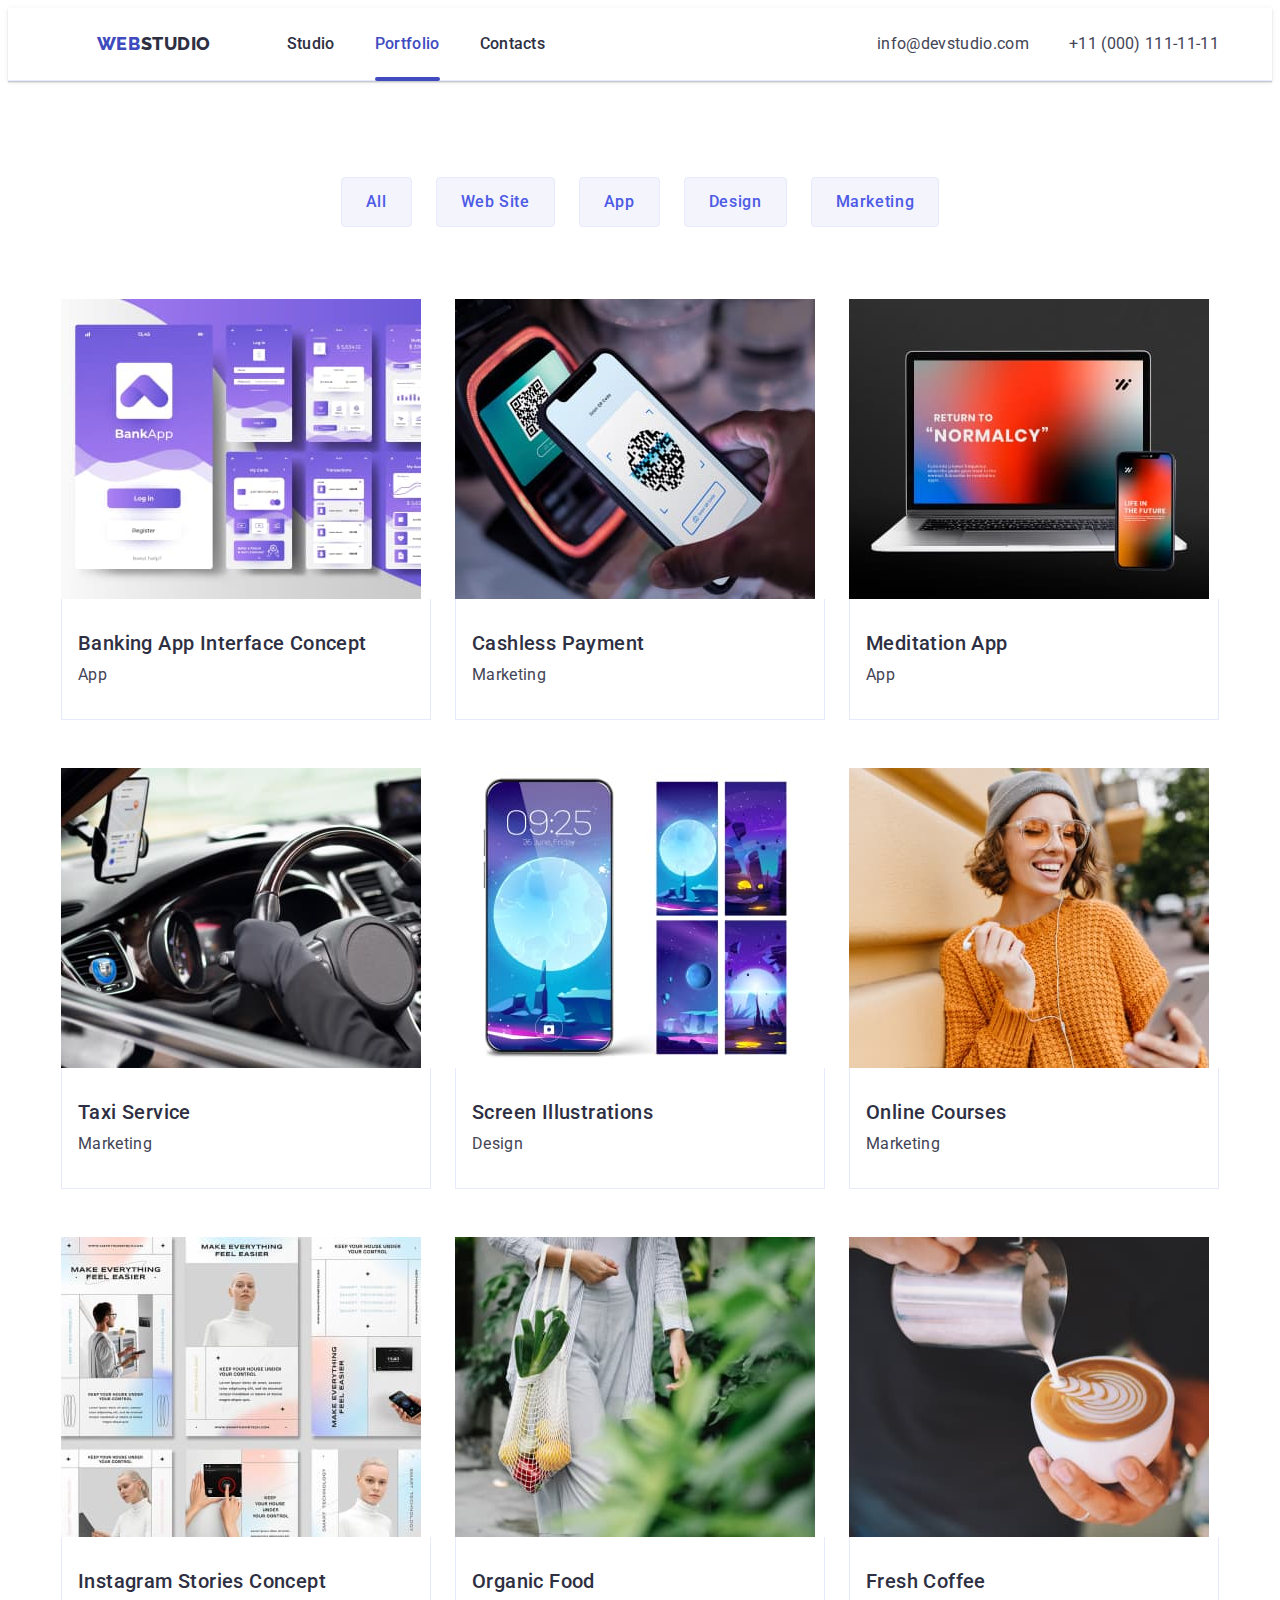
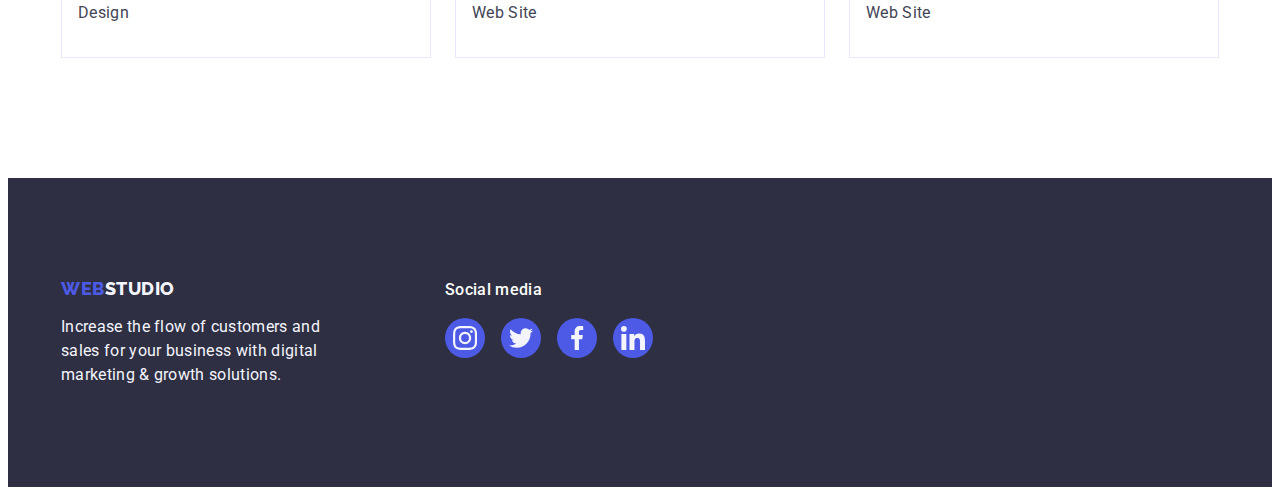
==== portfolio.html @ 68f7ea54 "Initial commit" ====
<!DOCTYPE html>
<html lang="en">

<head>
    <meta charset="UTF-8">
    <meta http-equiv="X-UA-Compatible" content="IE=edge">
    <meta name="description" content="business structure">
<link rel="preconnect" href="https://fonts.googleapis.com">
<link rel="preconnect" href="https://fonts.gstatic.com" crossorigin>
<link href="https://fonts.googleapis.com/css2?family=Raleway:wght@800&family=Roboto:wght@400;500;700;900&display=swap"
    rel="stylesheet">
    <link rel="stylesheet" href="https://cdnjs.cloudflare.com/ajax/libs/modern-normalize/2.0.0/modern-normalize.min.css"
        integrity="sha512-4xo8blKMVCiXpTaLzQSLSw3KFOVPWhm/TRtuPVc4WG6kUgjH6J03IBuG7JZPkcWMxJ5huwaBpOpnwYElP/m6wg=="
        crossorigin="anonymous" referrerpolicy="no-referrer" />
    <link rel="stylesheet" href="./css/styles.css">
    <title>Effective solutions for Your Business</title>
</head>

<body>
<header class="header">
    <div class="container header-container">
        <nav class="nav">
            <a class="logo-header link" href="./index.html">Web<span class="logo-text">Studio</span></a>
            <ul class="header-menu list">
                <li class="logo-item">
                    <a href="./index.html" class="nav-list  link ">Studio</a>
                </li>
                <li class="logo-item">
                    <a href="./portfolio.html" class="nav-list current link">Portfolio</a>
                </li>
                <li class="logo-item">
                    <a href="" class="nav-list link">Contacts</a>

                </li>

            </ul>
        </nav>
        <address class="address">
            <ul class="address-info list">
                <li class="address-list-item">
                    <a class="address-link link" href="mailto:info@devstudio.com">info@devstudio.com
                    </a>
                </li>
                <li class="address-list-item">
                    <a class="address-link link" href="tel:+110001111111">+11 (000) 111-11-11
                    </a>
                </li>
            </ul>
        </address>
    </div>
</header>
    <main>
        <section class="portfolio-items"> 
            <div class="container">
            <h1 class="visually-hidden">smth</h1>
            <ul class="titlefirst-items list">
            
            <li class="button-list"><button class="link-button" type="button">All</button></li>
            <li class="button-list"><button class="link-button" type="button">Web Site</button></li>
            <li class="button-list"><button class="link-button" type="button">App</button></li>
            <li class="button-list"><button class="link-button" type="button">Design</button></li>
            <li class="button-list"><button class="link-button" type="button">Marketing</button></li>
    </ul>
            
   
    <ul class="variants list">
                <li class="project-list-item">
                    <a class="banking link"  href="">
                        <div class="portfolio-img-box thumb">
                        <img src="./images/img1.jpg" 
                            alt="Screens" 
                            width="360"/>
                            <p class="additional-text">
                                14 Stylish and User-Friendly App Design Concepts · Task Manager App · Calorie Tracker App · Exotic Fruit Ecommerce
                                App ·
                                Cloud Storage App
                                </p>
                                </div>
                        <div class="container-item">
                    <h2 class="another-describtion">Banking App Interface Concept</h2>
                    <p class="paragraph-text">App</p>
                    </div>
                </a>
                    
                </li>
                <li class="project-list-item">
                    <a class="banking link" href="">
                        <div class="portfolio-img-box thumb">
                    <img src="./images/img2.jpg" alt="Phones" width="360"/>
                    <p class="additional-text">
                        14 Stylish and User-Friendly App Design Concepts · Task Manager App · Calorie Tracker App · Exotic Fruit Ecommerce
                        App ·
                        Cloud Storage App</p>
                        </div>
                    <div class="container-item">
                    <h2 class="another-describtion">Cashless Payment</h2>
                    <p class="paragraph-text">Marketing</p>
                    </div>
                    </a>
                </li>
                <li class="project-list-item">
                    <a class="banking link" href="">
                        <div class="portfolio-img-box thumb">
                    <img src="./images/img3.jpg" alt="Laptop and phone" width="360"/>
                    <p class="additional-text">
                        14 Stylish and User-Friendly App Design Concepts · Task Manager App · Calorie Tracker App · Exotic Fruit Ecommerce
                        App ·
                        Cloud Storage App
                    </p>
                    </div>
                    <div class="container-item">
                    <h2 class="another-describtion">Meditation App</h2>
                    <p class="paragraph-text">App</p>
                    </div>
                    </a>
                </li>
                <li class="project-list-item">
                    <a class="banking link" href="">
                        <div class="portfolio-img-box thumb">
                    <img src="./images/img4.jpg" alt="Car" width="360"/>
                    <p class="additional-text">
                        14 Stylish and User-Friendly App Design Concepts · Task Manager App · Calorie Tracker App · Exotic Fruit Ecommerce
                        App ·
                        Cloud Storage App
                    </p>
                    </div>
                    <div class="container-item">
                    <h2 class="another-describtion">Taxi Service</h2>
                    <p class="paragraph-text">Marketing</p>
                    </div>
                    </a>
                </li>
                <li class="project-list-item">
                    <a class="banking link" href="">
                        <div class="portfolio-img-box thumb">
                    <img src="./images/img0copy.jpg" alt="Phone's screens" width="360"/>
                    <p class="additional-text">
                        14 Stylish and User-Friendly App Design Concepts · Task Manager App · Calorie Tracker App · Exotic Fruit Ecommerce
                        App ·
                        Cloud Storage App
                    </p>
                    </div>
                    <div class="container-item">
                    <h2 class="another-describtion">Screen Illustrations</h2>
                    <p class="paragraph-text">Design</p>
                    
                    </div>
                    </a>
                </li>
                <li class="project-list-item">
                    <a class="banking link" href="">
                        <div class="portfolio-img-box thumb">
                    <img src="./images/img11.jpg" alt="Woman" width="360"/>
                    <p class="additional-text">
                        14 Stylish and User-Friendly App Design Concepts · Task Manager App · Calorie Tracker App · Exotic Fruit Ecommerce
                        App ·
                        Cloud Storage App
                    </p>
                    </div>
                    <div class="container-item">
                    <h2 class="another-describtion">Online Courses</h2>
                    <p class="paragraph-text">Marketing</p>
                    
                    </div>
                    </a>
                </li>
                <li class="project-list-item">
                    <a class="banking link" href="">
                        <div class="portfolio-img-box thumb">
                    <img src="./images/img6.jpg" alt="Pictures" width="360"/>
                    <p class="additional-text">
                        14 Stylish and User-Friendly App Design Concepts · Task Manager App · Calorie Tracker App · Exotic Fruit Ecommerce
                        App ·
                        Cloud Storage App
                    </p>
                    </div>
                    <div class="container-item">
                    <h2 class="another-describtion">Instagram Stories Concept</h2>
                    <p class="paragraph-text">Design</p>
                   
                    </div>
                    </a>
                </li>
                <li class="project-list-item">
                    <a class="banking link" href="">
                        <div class="portfolio-img-box thumb">
                    <img src="./images/img7.jpg" alt="Bag" width="360"/>
                    <p class="additional-text">
                        14 Stylish and User-Friendly App Design Concepts · Task Manager App · Calorie Tracker App · Exotic Fruit Ecommerce
                        App ·
                        Cloud Storage App
                    </p>
                    </div>
                    <div class="container-item">
                    <h2 class="another-describtion">Organic Food</h2>
                    <p class="paragraph-text">Web Site</p>
                    
                    </div>
                    </a>
                    
                </li>
                <li class="project-list-item">
                    <a class="banking link" href="">
                        <div class="portfolio-img-box thumb">
                    <img src="./images/img8.jpg" alt="Coffee" width="360"/>
                    <p class="additional-text">
                        14 Stylish and User-Friendly App Design Concepts · Task Manager App · Calorie Tracker App · Exotic Fruit Ecommerce
                        App ·
                        Cloud Storage App
                    </p>
                    </div>
                    <div class="container-item">
                    <h2 class="another-describtion">Fresh Coffee</h2>
                    <p class="paragraph-text">Web Site</p>
                   
                    </div>
                    </a>
                </li>
            </ul>
            </div>
        </section>
    </main>
       
<footer class="section-footer">
    <div class="footer-container container">
        <div class="container-logo">
            <a class="logo-footer link" href="./index.html">Web<span class="logo-text-second">Studio</span></a>
            <p class="footer-describtion">
                Increase the flow of customers and sales for your business with digital marketing & growth solutions.
            </p>
        </div>
        <div class="social-media">
            <p class="social-media-item">
                Social media
            </p>
            <ul class="socials-footer list">
                <li class="socials-item">
                    <a href="" class="socials-item-footer link">
                        <svg class="workers-socials" width="24" height="24">
                            <use href="./images/icons.svg#icon-instagram"></use>
                        </svg>
                    </a>
                </li>
                <li class="socials-item">
                    <a href="" class="socials-item-footer link">
                        <svg class="workers-socials" width="24" height="24">
                            <use href="./images/icons.svg#icon-twitter"></use>
                        </svg>
                    </a>
                </li>
                <li class="socials-item">
                    <a href="" class="socials-item-footer link">
                        <svg class="workers-socials" width="24" height="24">
                            <use href="./images/icons.svg#icon-facebook"></use>
                        </svg>
                    </a>
                </li>
                <li class="socials-item">
                    <a href="" class="socials-item-footer link">
                        <svg class="workers-socials" width="24" height="24">
                            <use href="./images/icons.svg#icon-linkedin"></use>
                        </svg>
                    </a>
                </li>
            </ul>
        </div>
    </div>
</footer>
    </body>
    
    </html>
---- css/styles.css ----
:root {
    --cloud-color: #F4F4FD;
    --navy-color: #2E2F42;
    --white-color: #FFFFFF;
    --main-color: #4d5ae5;
    --button-color: #404bbf;
    --button-color-two: #e7e9fc;
    --light-slate: #8E8F99;
}
 
 body{
    font-family: "Roboto",sans-serif;
    font-size: 16px;
    color: #434455;
    background-color: var(--white-color);
}
p,
h1,
h2,
h3,
h4,
h5,
h6 {
    margin-top: 0;
    margin-bottom: 0;
}

ul,
ol {
    padding-left: 0;
    margin-top: 0;
    margin-bottom: 0;
}

img {
    display: block;
}

.container {
    padding-left: 15px;
    padding-right: 15px;
    max-width: 1158px;
    width: 100%;
    margin: 0 auto;
    
    
}


/*index.html*/
    .visually-hidden {
            position: absolute;
            width: 1px;
            height: 1px;
            margin: -1px;
            border: 0;
            padding: 0;
            white-space: nowrap;
            clip-path: inset(100%);
            clip: rect(0 0 0 0);
            overflow: hidden;
        }
.header{
    border-bottom: 1px solid var(--button-color-two);
    box-shadow:  0px 2px 1px rgba(46, 47, 66, 0.08), 0px 1px 1px rgba(46, 47, 66, 0.16), 0px 1px 6px rgba(46, 47, 66, 0.08);
    
   
}
.header-menu{
    display: flex;
    gap: 40px;
   
}
.header-container {
    display: flex;
    gap: 332px;
    align-items: center;
}
.logo {
    font-family: "Raleway",sans-serif;
    font-weight: 800;
    font-size: 18px;
    line-height: 1.17;
    letter-spacing: 0.03em;
    text-transform: uppercase;
    color: var(--button-color);
    display: inline-block;   
}
.logo-header{
    font-family: "Raleway", sans-serif;
        font-weight: 800;
        font-size: 18px;
        line-height: 1.17;
        letter-spacing: 0.03em;
        text-transform: uppercase;
        color: var(--button-color);
        display: inline-block;
        margin-right: 76px;
    }

.logo-footer{
    margin-bottom: 16px;
    display: inline-block;
    font-family: "Raleway", sans-serif;
        font-weight: 800;
        font-size: 18px;
        line-height: 1.17;
        letter-spacing: 0.03em;
        text-transform: uppercase;
        color: var(--main-color);
       
        display: inline-block;
}

.list{
    list-style: none;
}
.link{
    text-decoration: none;
}

 .logo-text{
  color:  var(--navy-color);
 }

 .logo-text-second{
color: var(--cloud-color);
 }

.nav{
        display: flex;
        align-items: center;
        margin-left: auto;
        justify-content: space-between;

}

 .nav-list{
    font-weight: 500;
    font-size: 16px;
    line-height: 1.5;
    letter-spacing: 0.02em;
    padding-top: 24px;
        padding-bottom: 24px;
        display: flex;
        align-items: center;

        position: relative;
        color: var(--navy-color);
        transition: color 250ms cubic-bezier(0.4, 0, 0.2, 1);
 }
 .nav-list:hover,.nav-list:focus{
    color: var(--button-color);
    transition: color 250ms cubic-bezier(0.4, 0, 0.2, 1),
            background-color 250ms cubic-bezier(0.4, 0, 0.2, 1),
            box-shadow 250ms cubic-bezier(0.4, 0, 0.2, 1);
 }

 .address{
    font-style: normal;
 }
    .address-info{
        display: flex;
        gap: 40px;
        
    }
 .address-link{
    font-size: 16px;
    line-height: 1.5;
    color: #434455;
    letter-spacing: 0.02em;
    
    transition: color 250ms cubic-bezier(0.4, 0, 0.2, 1);
    
 }
    .address-link:hover,.address-link:focus{
color: var(--button-color);
transition: color 250ms cubic-bezier(0.4, 0, 0.2, 1),
        background-color 250ms cubic-bezier(0.4, 0, 0.2, 1),
        box-shadow 250ms cubic-bezier(0.4, 0, 0.2, 1);
}

   
   
 
.section-solution{
    background-color: var(--navy-color);
    padding-top: 188px;
    padding-bottom: 188px;
    text-align: center;
    background-image: linear-gradient(rgba(46, 47, 66, 0.7),
                rgba(46, 47, 66, 0.7)),url(../images/people-office.jpg);
                max-width: 1440px;
                background-repeat: no-repeat;
                background-position: center;
                background-size: cover;
margin: auto;
   
    
}
.title{
font-size: 20px;
line-height: 1.2;
letter-spacing: 0.02em;
}
.title-first{
    color: var(--white-color);
    font-size: 56px;
    line-height: 1.07;
    text-align: center;
    letter-spacing: 0.02em;
    max-width: 496px;
    margin: 0 auto;
    margin-bottom: 48px;
    
}
.titlesecond{
    font-weight: 500;
    line-height: 1.2;
        font-size: 20px;
        letter-spacing: 0.02em;
        color: var(--navy-color);
        margin-bottom: 8px;
}
.list-text{
    font-size: 16px;
        line-height: 1.5;
        letter-spacing: 0.02em;
        color: #434455;
   
    display: flex;
        align-content: space-between;
        gap: 24px;
}
.list-text-workers{
   
    font-size: 16px;
        line-height: 1.5em;
        letter-spacing: 0.02em;
        color: #434455;
        text-align: center;
        margin-bottom: 8px;
        

}

.title-describtion{
    font-size: 36px;
    line-height: 1.11;
    text-align: center;
    text-transform: capitalize;
    color: var(--navy-color);
    margin-bottom: 72px;

}
.section-footer{
    background-color: var(--navy-color);
    padding-top: 100px;
    padding-bottom: 100px;

}
.doing{
    display: flex;
    gap: 24px;
}
.doing-items{
    width: calc((100% - 48px) / 3);
}

.titlefourth{
    font-size: 36px;
    line-height: 1.11;
    text-align: center;
    text-transform: capitalize;
    color: var(--navy-color);
}

.section-describtion{
    background-color: var(--cloud-color);
    padding-top: 120px;
    padding-bottom: 120px;
    box-shadow: 0px 4px 8px rgba(0, 0, 0, 0.1);

}
.titlefifth{
font-size: 36px;
line-height: 1.11;
text-align: center;
letter-spacing: 0.02em;
text-transform: capitalize;
color: var(--navy-color);
margin-bottom: 72px;
}
.people{
    display: flex;
    gap: 24px;
}
.photos-describtion{
    background-color: var(--white-color);
    width: calc((100% - 72px) / 4);
    border-radius: 0px 0px 4px 4px;
    box-shadow: 0px 1px 6px rgba(46, 47, 66, 0.08),
        0px 1px 1px rgba(46, 47, 66, 0.16),
        0px 2px 1px rgba(46, 47, 66, 0.08);
       
}
.workers{
    
        
        padding-top: 32px;
        padding-bottom: 32px;
}

.title-fifth{
    font-weight: 500;
    font-size: 20px;
    line-height: 1.2;
    letter-spacing: 0.02em;
    color: var(--navy-color);
    text-align: center;
    margin-bottom: 8px

}


.solution-button{
    background-color: var(--main-color);
    font-family: "Roboto", sans-serif;
    font-weight: 500;
    font-size: 16px;
    line-height: 1.5;
    letter-spacing: 0.04em;
    color: var(--white-color);
    cursor:pointer;
    display: block;
    min-width: 169px;
    height: 56px;
    border: none;
    background-color: #4d5ae5;
    border-radius: 4px;
    margin: 0 auto;
    transition: background-color 250ms cubic-bezier(0.4, 0, 0.2, 1);

   
}

.solution-button:hover,.solution-button:focus{
    background-color: var(--button-color);
    transition: color 250ms cubic-bezier(0.4, 0, 0.2, 1),
            background-color 250ms cubic-bezier(0.4, 0, 0.2, 1),
            box-shadow 250ms cubic-bezier(0.4, 0, 0.2, 1);
    }
.spdt{
    padding-top: 120px;
padding-bottom: 120px;
    align-content: space-between;
    gap: 24px;
}
.section-item{
    display: flex;
    gap: 24px;
    
}
.section-menu{
width: calc((100% - 72px) / 4);
}
.describtion{
    padding-bottom: 120px;
}
.footer-describtion{
    line-height: 1.5;
    color: var(--cloud-color);
    letter-spacing: 0.02em;
    max-width: 264px;
    
}

.logo-text span{
    color: var(--navy-color);
}
/*portfolio.html*/
.titlefirst-items{
    display: flex;
    justify-content: center;
    gap: 24px;
    margin-bottom: 72px;
}
 
.logo-link{
    font-family: 'Raleway', sans-serif;
    font-weight: 800;
    font-size: 18px;
    line-height: 1.17;
    letter-spacing: 0.03em;
    text-transform: uppercase;
    color: var(--main-color);
}
.link-button{
    background-color: var(--cloud-color);
    font-family: "Roboto", sans-serif;
    font-weight: 500;
    font-size: 16px;
    line-height: 1.5;
    letter-spacing: 0.04em;
    color: var(--main-color);
    padding: 12px 24px;
    cursor: pointer;
    border: 1px solid var(--button-color-two);
    border-radius: 4px;
    transition: color 250ms cubic-bezier(0.4, 0, 0.2, 1),
            background-color 250ms cubic-bezier(0.4, 0, 0.2, 1),
            border-color 250ms cubic-bezier(0.4, 0, 0.2, 1),
            box-shadow 250ms cubic-bezier(0.4, 0, 0.2, 1);

}

.link-button:hover,
.link-button:focus{
color: var(--white-color);
background-color: var(--button-color);
border: 1px solid transparent;
        box-shadow:  0px 3px 1px rgba(0, 0, 0, 0.1), 0px 2px 1px rgba(0, 0, 0, 0.08), 0px 2px 2px rgba(0, 0, 0, 0.12);
}
.variants{
    display: flex;
    flex-wrap: wrap;
    column-gap: 24px;
    row-gap: 48px;
}
.project-list-item{
    width: calc((100% - 48px) / 3);
    position: relative;
    overflow: hidden;

}
.another-describtion{
    font-weight: 500;
    font-size: 20px;
    line-height: 1.2;
    letter-spacing: 0.02em;
    color: var(--navy-color);
    margin-bottom: 8px;
   
    
}
.paragraph-text{
    font-size: 16px;
    line-height: 1.5;
    letter-spacing: 0.02em;
    color: #434455;
}
.portfolio-items{
    padding-top: 96px;
        padding-bottom: 120px;
}
.container-item{
    padding: 32px 16px;
    border: 1px solid var(--button-color-two);
    border-top: none;
   
} 
/*hw4*/
.socials{
    display: flex;
    justify-content: center;
    gap: 24px;
    
    
}
.customers-item{
   
   
    height: 88px;
    width: calc((100% - 120px) / 6);
   
}

.section-cusromers-item{
    
        fill: currentColor;
        

}

.additional-text{
    position: absolute;
    top: 0;
    left: 0;
        font-size: 16px;
        height: 100px;
        line-height: 1.5;
        color: var(--cloud-color);
        background-color: var(--main-color);
        height: 100%;
        transform: translateY(100%);
        letter-spacing: 0.02em;
        padding: 40px 32px;
        transition: transform 250ms cubic-bezier(0.4, 0, 0.2, 1);

}


.current{
    color: var(--button-color);
    position: relative;
    
    
}
.current::before {
    width: 100px;
    height: 2px;
    background-color: #fff;
}

.nav-list.current::after {
    content: '';
    position: absolute;
    left: 0;
    bottom: -1px;
    display: block;
    width: 100%;
    height: 4px;
    border-radius: 2px;
    background-color: var(--button-color);

}
.customers-item-list{
    display: flex;
    height: 88px;
    gap: 24px;

    
}
.customer-link{
    border: 1px solid;
    width: 100%;
    height: 100%;
    display: flex;
    border-radius: 4px;
    align-items: center;
    justify-content: center;
    color: var(--light-slate);
    transition: border-color 250ms cubic-bezier(0.4, 0, 0.2, 1),
        color 250ms cubic-bezier(0.4, 0, 0.2, 1);
       
  
}
.customer-link:hover,
.customer-link:focus{
            border-color: #404bbf;
            color: #404bbf;
           
            
}


.project-list-item:hover,
.project-list-item:focus{
    box-shadow: 0px 4px 8px rgba(0, 0, 0, 0.3);
    transform: translateY(0%);
    transition: box-shadow 250ms cubic-bezier(0.4, 0, 0.2, 1);
}

.button-list:hover,
.button-list:focus
{
box-shadow: 0px 4px 8px rgba(0, 0, 0, 0.3);
transition: color 250ms cubic-bezier(0.4, 0, 0.2, 1),
        background-color 250ms cubic-bezier(0.4, 0, 0.2, 1),
        box-shadow 250ms cubic-bezier(0.4, 0, 0.2, 1);
        box-shadow:  0px 3px 1px rgba(0, 0, 0, 0.1), 0px 2px 1px rgba(0, 0, 0, 0.08), 0px 2px 2px rgba(0, 0, 0, 0.12);
}

.socials-item{
    width: 40px;
    height: 40px;
    display: block;
    
    

}

.socials-item-icon{
    width: 100%;
    height: 100%;
    border-color: var(--main-color);
    border-radius: 50%;
    display: flex;
    align-items: center;
    justify-content: center;
    transition: background-color 250ms cubic-bezier(0.4,0,0.2,1);
    background-color: var(--main-color); 
    
}
.socials-item-footer{
    
    width: 100%;
        height: 100%;
        border-color: var(--main-color);
        border-radius: 50%;
        display: flex;
        align-items: center;
        justify-content: center;
        transition: background-color 250ms cubic-bezier(0.4, 0, 0.2, 1);
        background-color: var(--main-color);
}

.socials-item-footer:focus,
.socials-item-footer:hover{
    background-color: #31d0aa;
}

.socials-item-icon:hover,
.socials-item-icon:focus{
    
    background-color: #404bbf;

    
}

.portfolio-img-box{
    position: relative;
    overflow: hidden;
}

.section-customers{
   
    
    padding-top: 120px;
   padding-bottom: 120px;
    
   
}
.title-customers{
    font-size: 36px;
        line-height: 1.11;
        text-align: center;
        text-transform: capitalize;
        color: var(--navy-color);
        margin-bottom: 72px;
}
.workers-socials{
    fill: var(--cloud-color);
   
}
.backdrop {
    position: fixed;
    top: 0;
    left: 0;
    width: 100%;
   height: 100%;
    background-color: rgba(46, 47, 66, 0.4);
    transition: opacity 250ms cubic-bezier(0.4, 0, 0.2, 1), visibility 250ms cubic-bezier(0.4, 0, 0.2, 1);
    display: flex;
    justify-content: center;
    align-items: center;
    z-index: 9999;
    transition: opacity 250ms cubic-bezier(0.4, 0, 0.2, 1),
            visibility 250ms cubic-bezier(0.4, 0, 0.2, 1);
    position: fixed
}

.is-hidden{
opacity: 0;
visibility: hidden;
pointer-events: none;
}
.modal {
    position: absolute;
    top: 50%;
    left: 50%;
    width: 408px;
        min-height: 584px;
        transform: translate(-50%, -50%) scale(1);
        background: #fcfcfc;
    
    border-radius: 4px;
    transition: transform 250ms cubic-bezier(0.4, 0, 0.2, 1);
       box-shadow: 0px 2px 1px 0px rgba(0, 0, 0, 0.20), 0px 1px 3px 0px rgba(0, 0, 0, 0.12), 0px 1px 1px 0px rgba(0, 0, 0, 0.14);
}
.modal-close-btn{
    border: none;
    background: transparent;
    width: 28px;
    height: 28px;
    position: absolute;
    top: 24px;
    right: 24px;
    cursor: pointer;
}

.modal-open-btn{
position: absolute;
top: 24px;
right: 24px;
width: 24px;
height: 24px;
border-radius: 50%;
display: flex;
align-items: center;
justify-content: center;
background-color: var(--button-color-two);
border: 1px solid rgba(0, 0, 0, 0.1);
padding: 0;
cursor: pointer;
transition: background-color 250ms cubic-bezier(0.4, 0, 0.2, 1), border 250ms cubic-bezier(0.4, 0, 0.2, 1);

}
.modal-open-btn:hover,
.modal-open-btn:focus{
background-color: var(--button-color);
    border: none;
    fill: var(--white-color);
}
.modal-icon{
    transition: fill 250ms cubic-bezier(0.4, 0, 0.2, 1);
    
}

.social-media-item{
    font-size: 16px;
       
        line-height: 1.5em;
        letter-spacing: 0.02em;
        color: var(--white-color);
        font-weight: 500;
        margin-bottom: 16px;
        
        
       
       
}
.container-logo{
margin-right: 120px;

   
}
.footer-container{
    display: flex;
    align-items: baseline;
    
   
}

.principles-image{
    display: flex;
    justify-content: center;
    align-items: center;
    height: 112px;
    background-color: var(--cloud-color);
    border-radius: 4px;
    margin-bottom: 8px

}
.logo-item{
    position: relative;
}
.banking{
    display: block;
    box-shadow: 0px 1px 6px rgba(46, 47, 66, 0.08), 0px 1px 1px rgba(46, 47, 66, 0.16), 0px 2px 1px rgba(46, 47, 66, 0.08);
    transition: box-shadow 250ms cubic-bezier(0.4, 0, 0.2, 1);
}

.banking:hover .additional-text,
.banking:focus .additional-text {
    transform: translateY(0%);
}
.transition{
    background-color: 250ms cubic-bezier(0.4, 0, 0.2, 1);
}
.socials-footer{
    gap: 16px;
    display: flex;
}
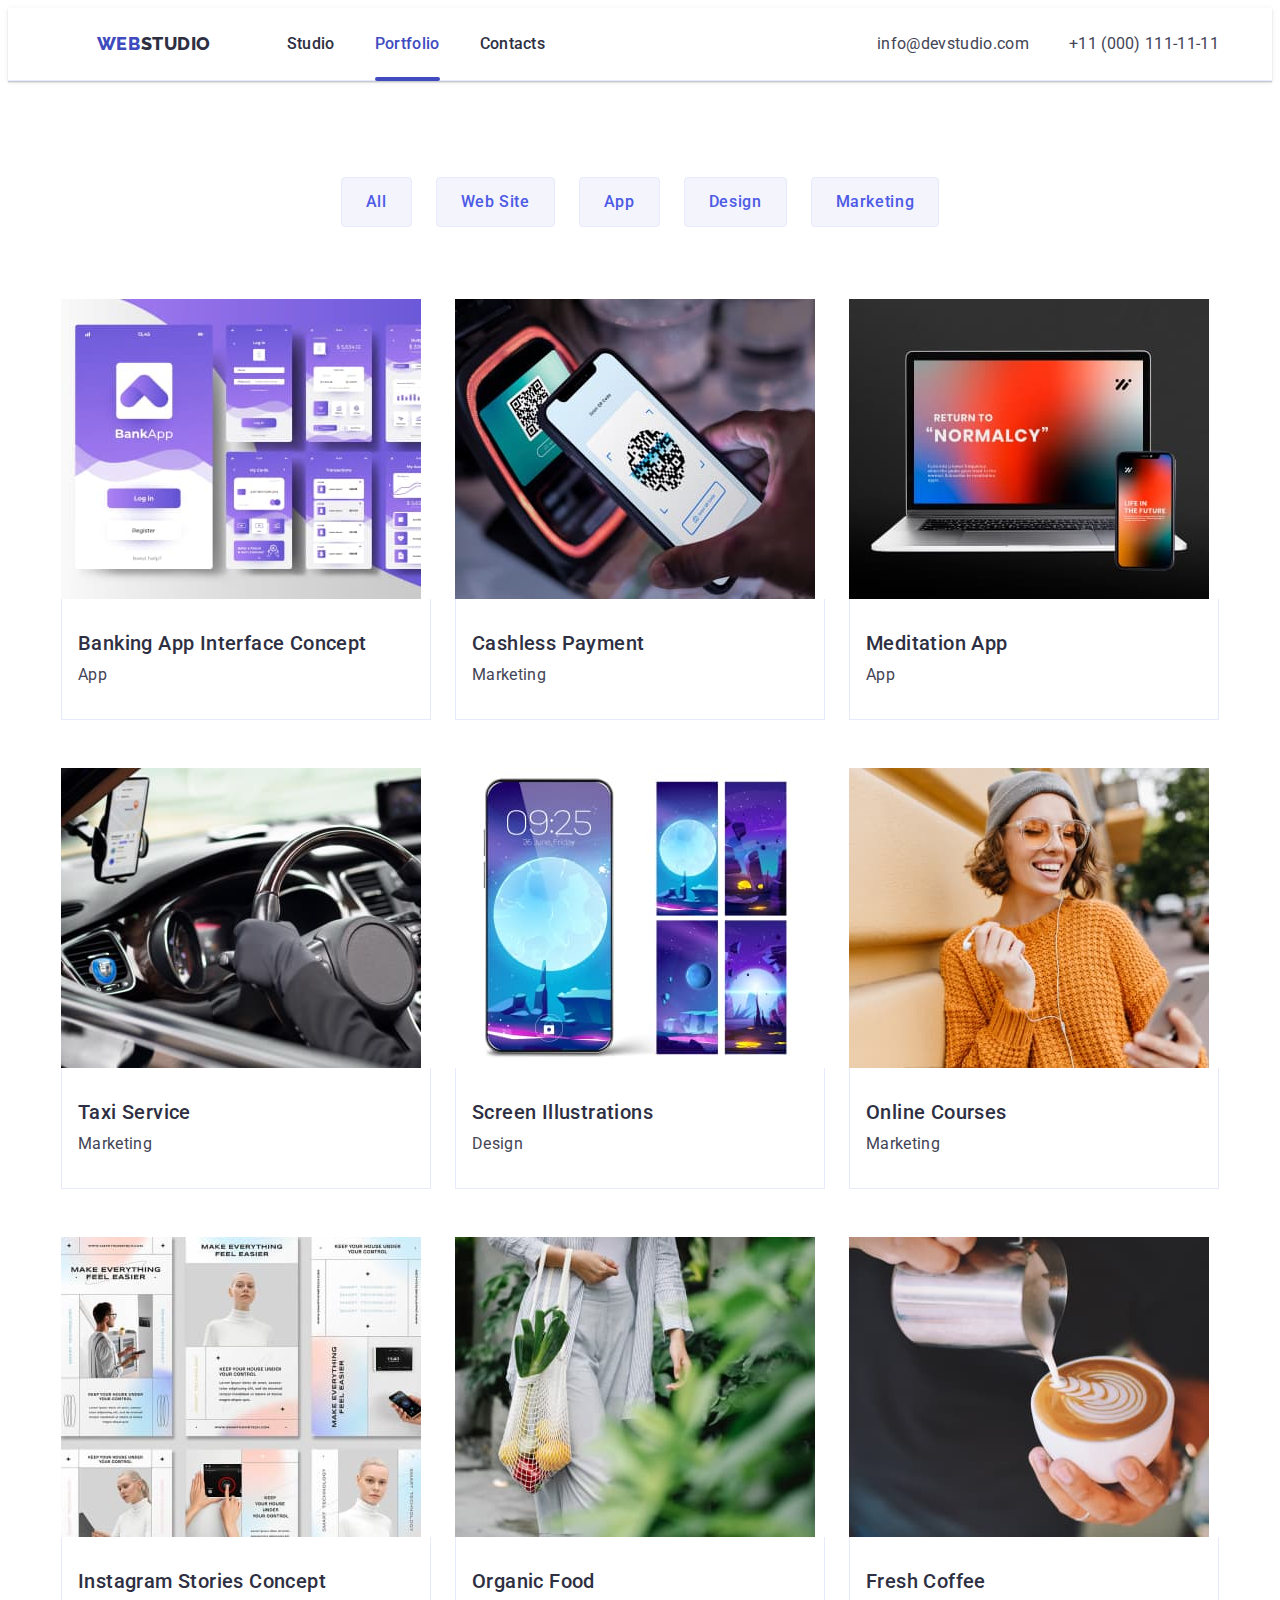
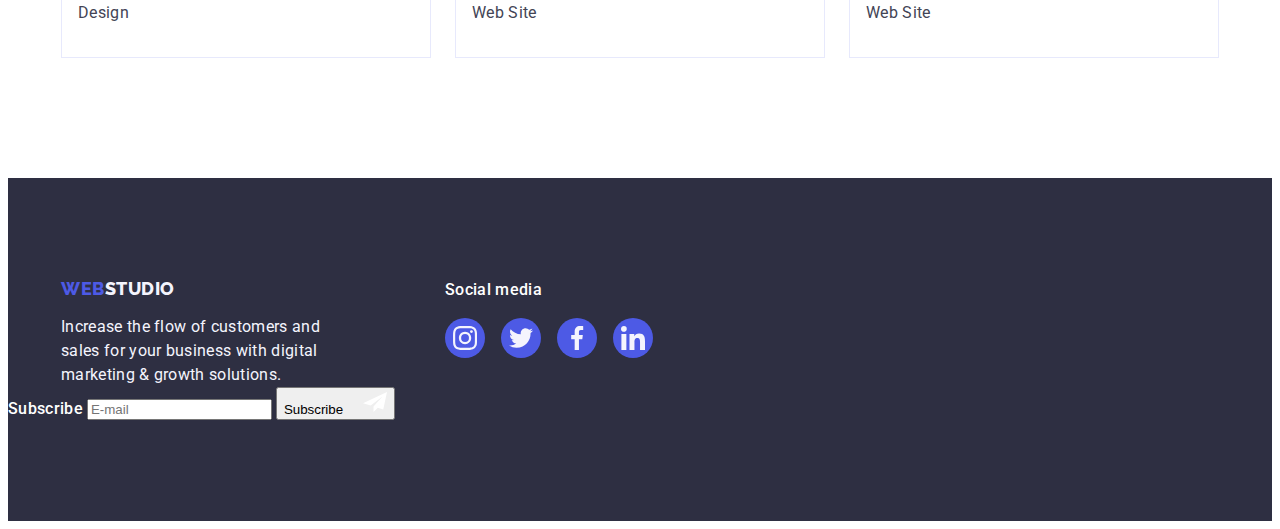
==== commit 7e3eee05: "hw5" ====
--- a/portfolio.html
+++ b/portfolio.html
@@ -265,6 +265,20 @@
             </ul>
         </div>
     </div>
+    <div class="footer-subscribe">
+        <form>
+            <label for="email" class="input-label-footer">Subscribe</label>
+            <input type="email" placeholder="E-mail" name="email">
+            
+            <button type="submit">Subscribe
+                <svg class="footer-icon" width="24" height="24">
+                    <use href="./images/icons.svg#icon-frame"></use>
+                </svg>
+            </button>
+        </form>
+    
+    
+    </div>
 </footer>
     </body>
     
--- a/css/styles.css
+++ b/css/styles.css
@@ -677,6 +677,7 @@
     border-radius: 4px;
     transition: transform 250ms cubic-bezier(0.4, 0, 0.2, 1);
        box-shadow: 0px 2px 1px 0px rgba(0, 0, 0, 0.20), 0px 1px 3px 0px rgba(0, 0, 0, 0.12), 0px 1px 1px 0px rgba(0, 0, 0, 0.14);
+       padding: 24px;
 }
 .modal-close-btn{
     border: none;
@@ -716,7 +717,108 @@
     transition: fill 250ms cubic-bezier(0.4, 0, 0.2, 1);
     
 }
-
+.modal-title{
+        font-size: 16px;
+        font-weight: 500;
+        line-height: 1.5;
+        letter-spacing: 0.02em;
+        margin-bottom: 16px;
+        margin-top: 24px;
+}
+.modal-input{
+    width: 100%;
+    height: 40px;
+    border-radius: 4px;
+    border: 1px solid var(--navy-color, rgba(46, 47, 66, 0.40));
+    padding: 0 10px 0 38px;
+    border-color: transparent;
+    color: var(--navy-color);
+    outline: transparent;
+}
+.modal-input-icon{
+    position: absolute;
+    left: 16px;
+    top: 50%;
+    transform: translateY(-50%);
+}
+.input-label-footer{
+    color: var(--white-color, #FFF);
+        font-size: 16px;
+        font-weight: 500;
+        line-height: 1.5;
+        letter-spacing: 0.02em;
+        width: 264px;
+            height: 40px;          
+}
+.input-email{
+    border-radius: 4px;
+        border: 1px solid var(--white, #FFF);
+        box-shadow: 0px 4px 4px 0px rgba(0, 0, 0, 0.15);
+        background-color: transparent;
+}
+.input-wrap{
+    position: relative;
+}
+.modal-input:focus{
+    border-color: var(--main-color);
+}
+.modal-input:focus + .modal-input-icon{
+fill: var(--main-color);
+}
+.modal-textarea{
+    width: 100%;
+        height: 120px;
+        border-radius: 4px;
+        border: 1px solid var(--navy-color, rgba(46, 47, 66, 0.40));
+        padding: 8px 16px;
+        border-color: transparent;
+        color: var(--navy-color);
+        outline: transparent;
+        resize: none;
+}
+
+.modal-textarea:focus{
+
+border-color: var(--main-color);
+}
+.modal-textarea::placeholder{
+color: var(--navyblue-modal, rgba(46, 47, 66, 0.40)); 
+    font-size: 12px;
+    font-weight: 400;
+    line-height: 1.16;
+    letter-spacing: 0.04em;
+}
+.modal-button{
+border-radius: 4px;
+    background: var(--main-color, #4D5AE5);
+    box-shadow: 0px 4px 4px 0px rgba(0, 0, 0, 0.15);
+    width: 169px;
+    height: 56px;
+    padding: 16px 32px;
+    color: var(--white-color, #FFF);
+        text-align: center;
+        font-size: 16px;
+        font-weight: 500;
+        line-height: 1.5;
+        letter-spacing: 0.04em;
+        margin-bottom: 24px;
+        margin-left: 90px;
+        margin-right: 120px;
+        margin-top: 24px;
+      
+}
+.modal-field{
+    margin-bottom: 8px;
+    position: relative;
+}
+.input-label{
+    color: var(--light-slate, #8E8F99);
+        font-size: 12px;
+        font-weight: 400;
+        line-height: 1.16;
+        letter-spacing: 0.04em;
+        margin-bottom: 4px;
+}
 .social-media-item{
     font-size: 16px;
        
@@ -724,11 +826,7 @@
         letter-spacing: 0.02em;
         color: var(--white-color);
         font-weight: 500;
-        margin-bottom: 16px;
-        
-        
-       
-       
+        margin-bottom: 16px;      
 }
 .container-logo{
 margin-right: 120px;
@@ -772,3 +870,55 @@
     gap: 16px;
     display: flex;
 }
+.confirm-check-label{
+    align-items: center;
+    gap: 8px;
+    font-size: 12px;
+    line-height: 1.17;
+    letter-spacing: 0.04em;
+    color: var(--light-slate);
+}
+.check-field{
+width: 16px;
+height: 16px;
+border-radius: 2px;
+transition: background-color 250ms cubic-bezier(0.4, 0, 0.2, 1),
+fill 250ms cubic-bezier(0.4, 0, 0.2, 1),
+border 250ms cubic-bezier(0.4, 0, 0.2, 1);
+display: inline-flex;
+justify-content: center;
+align-items: center;
+fill: transparent;
+
+}
+.policy-link{
+    font-size: 12px;
+    font-weight: 400;
+    line-height: 1.33;
+    letter-spacing: 0.04em;
+    text-decoration-line: underline;
+    color: var(--main-color);
+}
+  .confirm-input:checked + .confirm-check-label .check-field{
+    border-color: var(--navy-color);
+    border: none;
+    fill: var(--cloud-color);
+  }
+.footer-icon{
+    margin-left: 16px;
+  
+    fill: var(--white-color)
+}
+.footer-subscribe{
+    display: flex;
+}
+.footer-subscribe-button{
+    width: 165px;
+    height: 40px;
+    padding: 8px 24px;
+    border-radius: 4px;
+        background: var(--main-color);
+        color: var(--white-color);
+        
+
+}
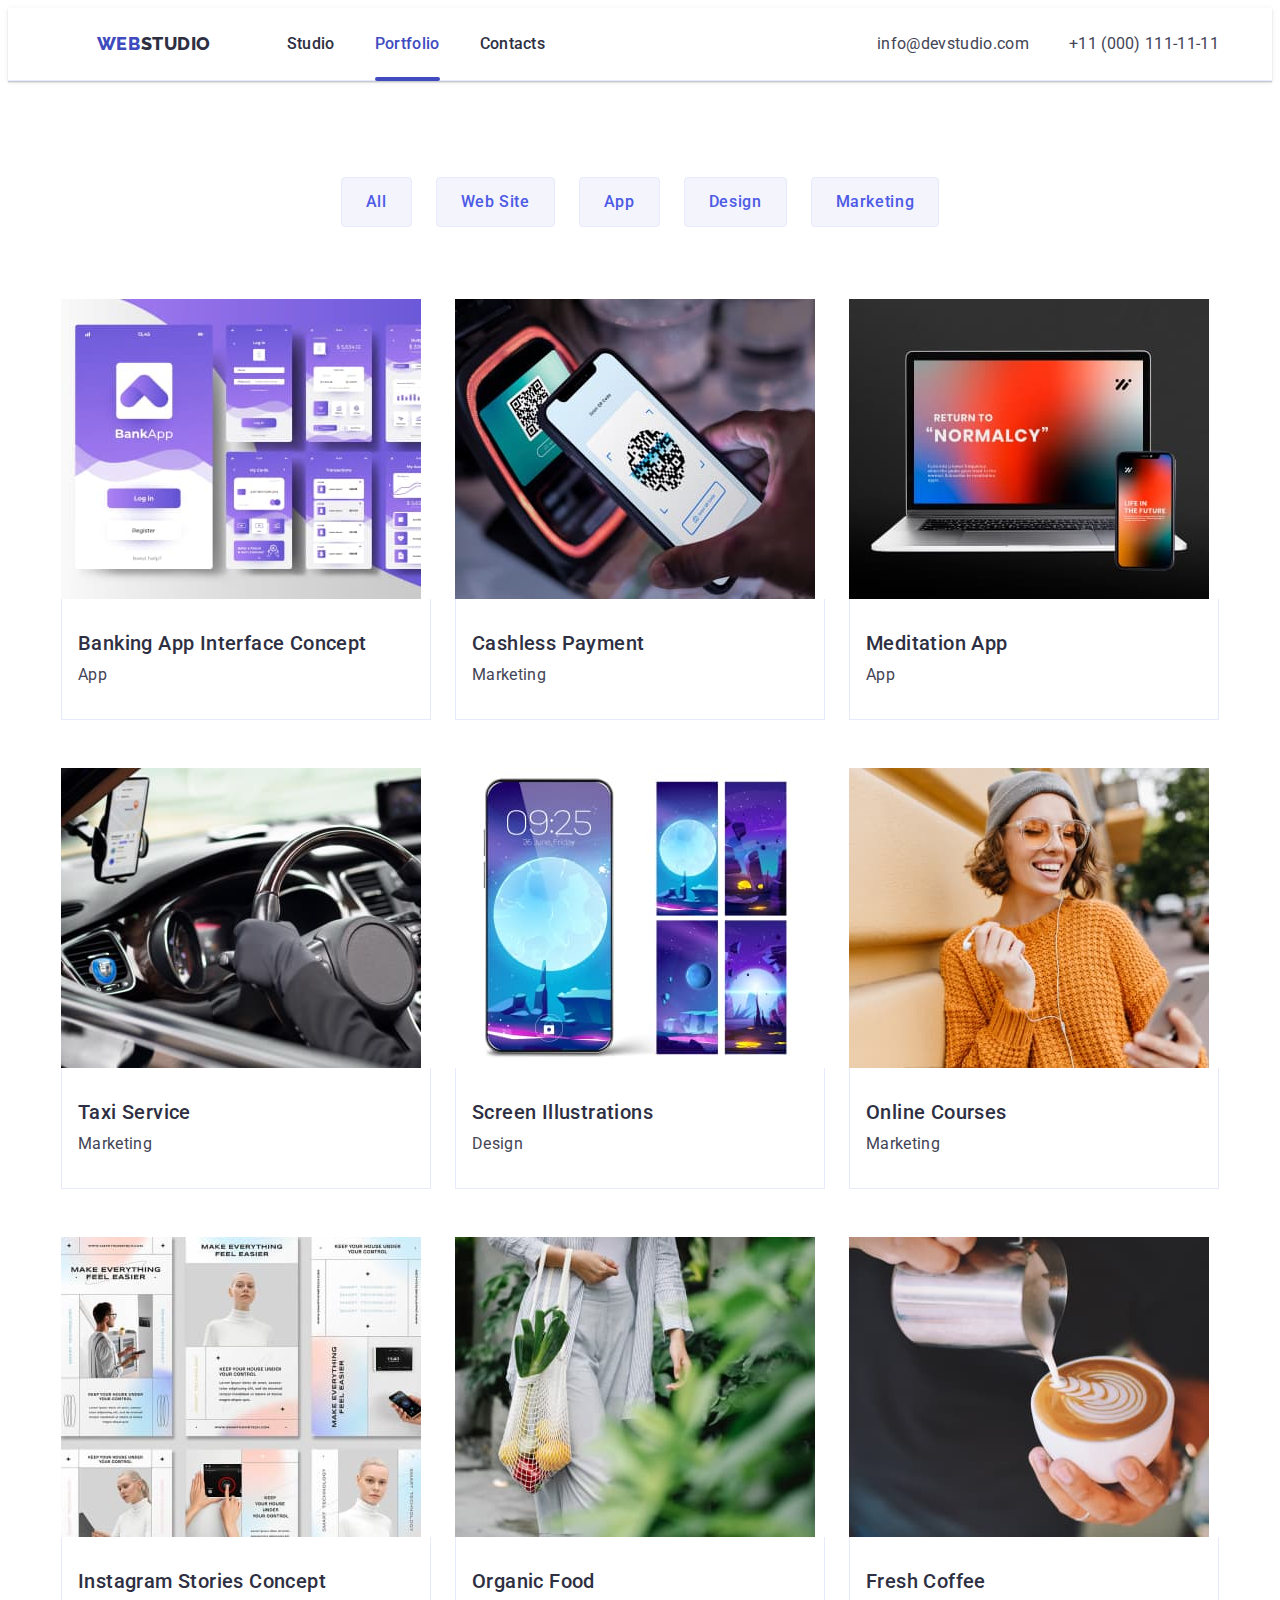
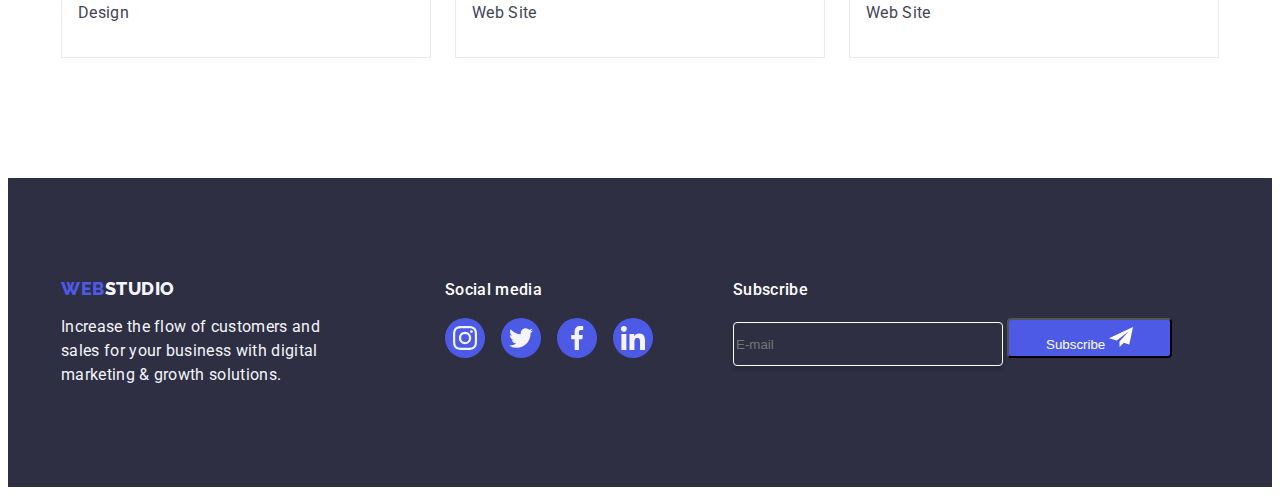
==== commit d695fc57: "hw5" ====
--- a/portfolio.html
+++ b/portfolio.html
@@ -263,21 +263,22 @@
                     </a>
                 </li>
             </ul>
-        </div>
+        
     </div>
     <div class="footer-subscribe">
-        <form>
-            <label for="email" class="input-label-footer">Subscribe</label>
-            <input type="email" placeholder="E-mail" name="email">
-            
-            <button type="submit">Subscribe
+        <p class="footer-block-name">Subscribe</p>
+        <form class="subscribe-form">
+            <label for="email" class="input-label-footer">
+                <input type="email" placeholder="E-mail" name="email" class="input-email" />
+            </label>
+            <button type="submit" class="footer-subscribe-button">Subscribe
                 <svg class="footer-icon" width="24" height="24">
                     <use href="./images/icons.svg#icon-frame"></use>
                 </svg>
             </button>
         </form>
-    
-    
+        </div>
+
     </div>
 </footer>
     </body>
--- a/css/styles.css
+++ b/css/styles.css
@@ -741,20 +741,19 @@
     top: 50%;
     transform: translateY(-50%);
 }
-.input-label-footer{
-    color: var(--white-color, #FFF);
-        font-size: 16px;
-        font-weight: 500;
-        line-height: 1.5;
-        letter-spacing: 0.02em;
-        width: 264px;
-            height: 40px;          
-}
+
 .input-email{
     border-radius: 4px;
         border: 1px solid var(--white, #FFF);
         box-shadow: 0px 4px 4px 0px rgba(0, 0, 0, 0.15);
         background-color: transparent;
+        width: 264px;
+            height: 40px;
+            margin-left: 80px;
+            
+}
+.input-email:focus{
+  outline: transparent;
 }
 .input-wrap{
     position: relative;
@@ -878,18 +877,31 @@
     letter-spacing: 0.04em;
     color: var(--light-slate);
 }
+.confirm-check-label span{
+    display: inline-block;
+    width: 16px;
+        height: 16px;
+        border-radius: 2px;
+            border: 1px solid var(--navyblue-modal, rgba(46, 47, 66, 0.40));
+            margin-right: 8px;
+}
+.confirm-check-label:focus{
+border-color: var(--button-color);
+}
+
 .check-field{
-width: 16px;
-height: 16px;
-border-radius: 2px;
+
 transition: background-color 250ms cubic-bezier(0.4, 0, 0.2, 1),
 fill 250ms cubic-bezier(0.4, 0, 0.2, 1),
 border 250ms cubic-bezier(0.4, 0, 0.2, 1);
-display: inline-flex;
-justify-content: center;
-align-items: center;
-fill: transparent;
-
+background-color: var(--button-color);
+
+
+}
+.check-icon{
+   fill: var(--cloud-color);
+   margin: 2px;
+   
 }
 .policy-link{
     font-size: 12px;
@@ -899,26 +911,36 @@
     text-decoration-line: underline;
     color: var(--main-color);
 }
-  .confirm-input:checked + .confirm-check-label .check-field{
-    border-color: var(--navy-color);
+  .confirm-input:checked + .confirm-check-label .check-field {
+    background-color: var(--navy-color);
+   fill: var(--button-color);
     border: none;
-    fill: var(--cloud-color);
   }
 .footer-icon{
-    margin-left: 16px;
-  
-    fill: var(--white-color)
+    fill: var(--white-color);
 }
 .footer-subscribe{
-    display: flex;
+    flex-grow: 1;
 }
 .footer-subscribe-button{
     width: 165px;
     height: 40px;
-    padding: 8px 24px;
     border-radius: 4px;
         background: var(--main-color);
         color: var(--white-color);
-        
-
-}
+        margin-left: 2
+}
+.subscribe-item{
+    padding: 8px 24px;
+}
+.footer-block-name{
+color: var(--white-color, #FFF);
+   
+    font-weight: 500;
+    line-height: 1.5;
+    letter-spacing: 0.02em;
+    width: 264px;
+    height: 40px;
+    margin-left: 80px;
+   
+}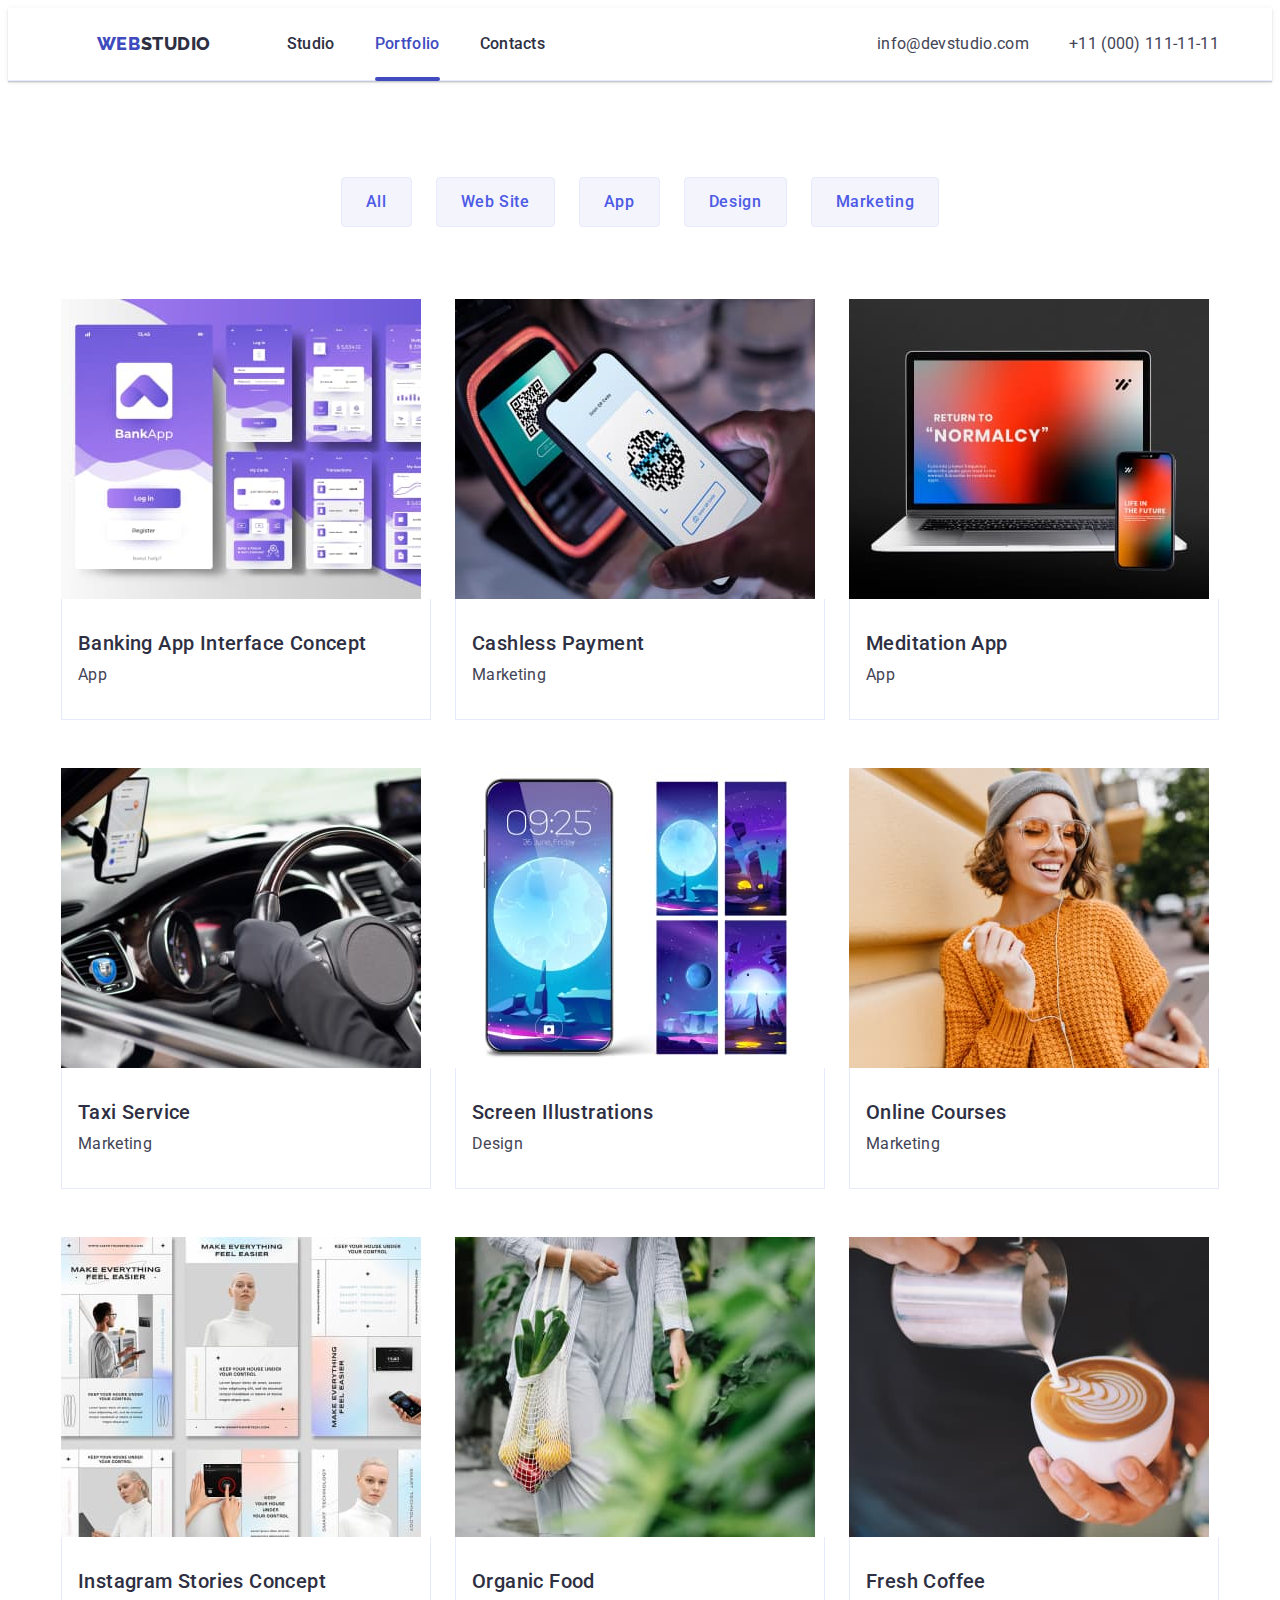
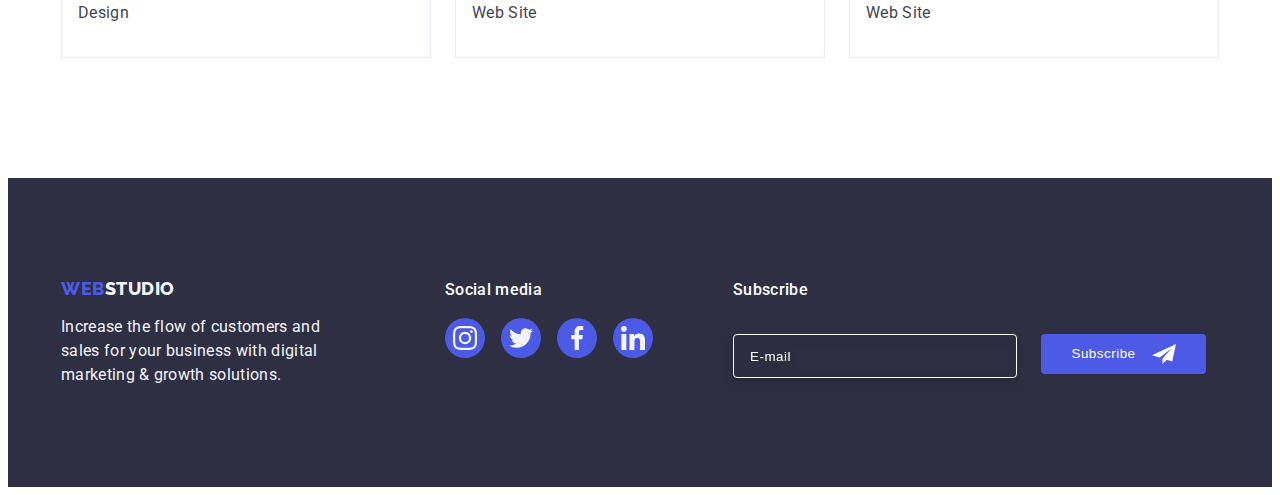
==== commit 2cad7a01: "hw5" ====
--- a/portfolio.html
+++ b/portfolio.html
@@ -269,7 +269,7 @@
         <p class="footer-block-name">Subscribe</p>
         <form class="subscribe-form">
             <label for="email" class="input-label-footer">
-                <input type="email" placeholder="E-mail" name="email" class="input-email" />
+                <input type="email" placeholder="E-mail" name="email" class="input-email" id="email" />
             </label>
             <button type="submit" class="footer-subscribe-button">Subscribe
                 <svg class="footer-icon" width="24" height="24">
--- a/css/styles.css
+++ b/css/styles.css
@@ -678,6 +678,11 @@
     transition: transform 250ms cubic-bezier(0.4, 0, 0.2, 1);
        box-shadow: 0px 2px 1px 0px rgba(0, 0, 0, 0.20), 0px 1px 3px 0px rgba(0, 0, 0, 0.12), 0px 1px 1px 0px rgba(0, 0, 0, 0.14);
        padding: 24px;
+    padding-top: 72px;
+        padding-right: 24px;
+        padding-bottom: 24px;
+        padding-left: 24px;
+       
 }
 .modal-close-btn{
     border: none;
@@ -724,22 +729,26 @@
         letter-spacing: 0.02em;
         margin-bottom: 16px;
         margin-top: 24px;
+        text-align: center;
+        color: var(--navy-color);
 }
 .modal-input{
     width: 100%;
     height: 40px;
     border-radius: 4px;
-    border: 1px solid var(--navy-color, rgba(46, 47, 66, 0.40));
     padding: 0 10px 0 38px;
-    border-color: transparent;
     color: var(--navy-color);
     outline: transparent;
+    border: 1px solid rgba(46, 47, 66, 0.4);
+    background-color: transparent;
+    border-color: 250ms cubic-bezier(0.4, 0, 0.2, 1);
 }
 .modal-input-icon{
     position: absolute;
     left: 16px;
     top: 50%;
     transform: translateY(-50%);
+    transition: fill 250ms cubic-bezier(0.4, 0, 0.2, 1);
 }
 
 .input-email{
@@ -750,7 +759,15 @@
         width: 264px;
             height: 40px;
             margin-left: 80px;
-            
+            font-style: 12px;
+            line-height: 1.5;
+            letter-spacing: 0.04em;
+            padding-left: 16px;
+            filter: drop-shadow(0px 4px 4px rgba(0, 0, 0, 0.15));
+            color: var(--white-color);           
+}
+input[type="email"]::placeholder {
+    color: #ffffff;
 }
 .input-email:focus{
   outline: transparent;
@@ -774,6 +791,13 @@
         color: var(--navy-color);
         outline: transparent;
         resize: none;
+        font-size: 12px;
+        line-height: 1.17;
+          letter-spacing: 0.04em;
+            color: rgba(46, 47, 66, 0.4);
+           border: 1px solid rgba(46, 47, 66, 0.4);
+        background-color: transparent;
+        transition: border-color 250ms cubic-bezier(0.4, 0, 0.2, 1);
 }
 
 .modal-textarea:focus{
@@ -800,23 +824,28 @@
         font-weight: 500;
         line-height: 1.5;
         letter-spacing: 0.04em;
-        margin-bottom: 24px;
-        margin-left: 90px;
-        margin-right: 120px;
-        margin-top: 24px;
+        margin: 0 auto;
+        display: block;
+        min-width: 169px;
+        cursor: pointer;
+border: none;
+background-color: 250ms cubic-bezier(0.4, 0, 0.2, 1);
+    
       
 }
 .modal-field{
-    margin-bottom: 8px;
+   
     position: relative;
+    margin-bottom: 16px
 }
 .input-label{
     color: var(--light-slate, #8E8F99);
         font-size: 12px;
         font-weight: 400;
-        line-height: 1.16;
+        line-height: 1.17;
         letter-spacing: 0.04em;
         margin-bottom: 4px;
+display: block;
 }
 .social-media-item{
     font-size: 16px;
@@ -895,6 +924,10 @@
 fill 250ms cubic-bezier(0.4, 0, 0.2, 1),
 border 250ms cubic-bezier(0.4, 0, 0.2, 1);
 background-color: var(--button-color);
+display: inline-flex;
+     align-items: center;
+  justify-content: center;
+ fill: transparent;
 
 
 }
@@ -912,12 +945,14 @@
     color: var(--main-color);
 }
   .confirm-input:checked + .confirm-check-label .check-field {
-    background-color: var(--navy-color);
-   fill: var(--button-color);
+    background-color: var(--button-color);
+   fill: var(--cloud-color);
     border: none;
+   
   }
 .footer-icon{
     fill: var(--white-color);
+    margin-left: 16px;
 }
 .footer-subscribe{
     flex-grow: 1;
@@ -928,14 +963,23 @@
     border-radius: 4px;
         background: var(--main-color);
         color: var(--white-color);
-        margin-left: 2
+        margin-left: 2;
+        display: flex;
+        justify-content: center;
+        align-items: center;
+        min-width: 165px;
+        font-weight: 500;
+        line-height: 1.5;
+        letter-spacing: 0.04em;
+        cursor: pointer;
+        border: none;
 }
 .subscribe-item{
     padding: 8px 24px;
 }
 .footer-block-name{
 color: var(--white-color, #FFF);
-   
+    margin-bottom: 16px;
     font-weight: 500;
     line-height: 1.5;
     letter-spacing: 0.02em;
@@ -943,4 +987,11 @@
     height: 40px;
     margin-left: 80px;
    
+}
+.subscribe-form{
+    display: flex;
+    gap: 24px;
+}
+.confirm-container{
+    margin-bottom: 24px;
 }